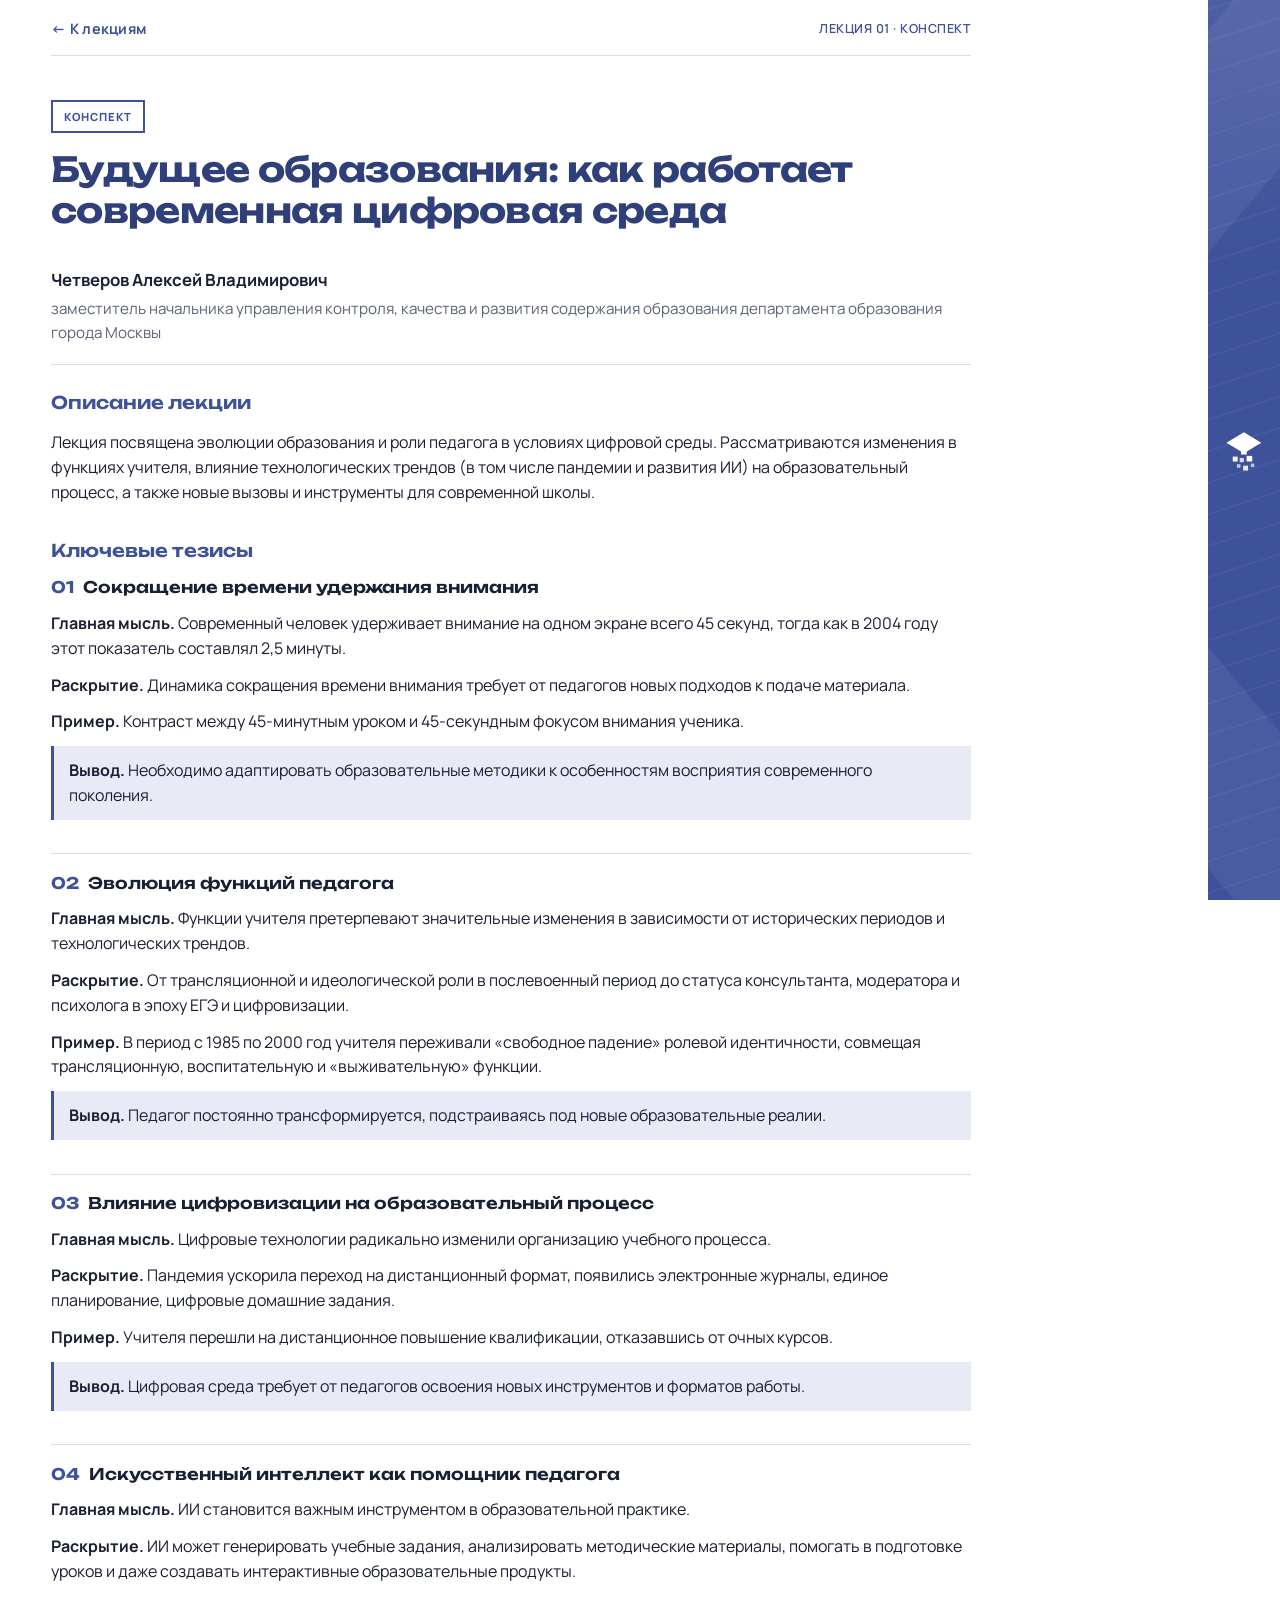
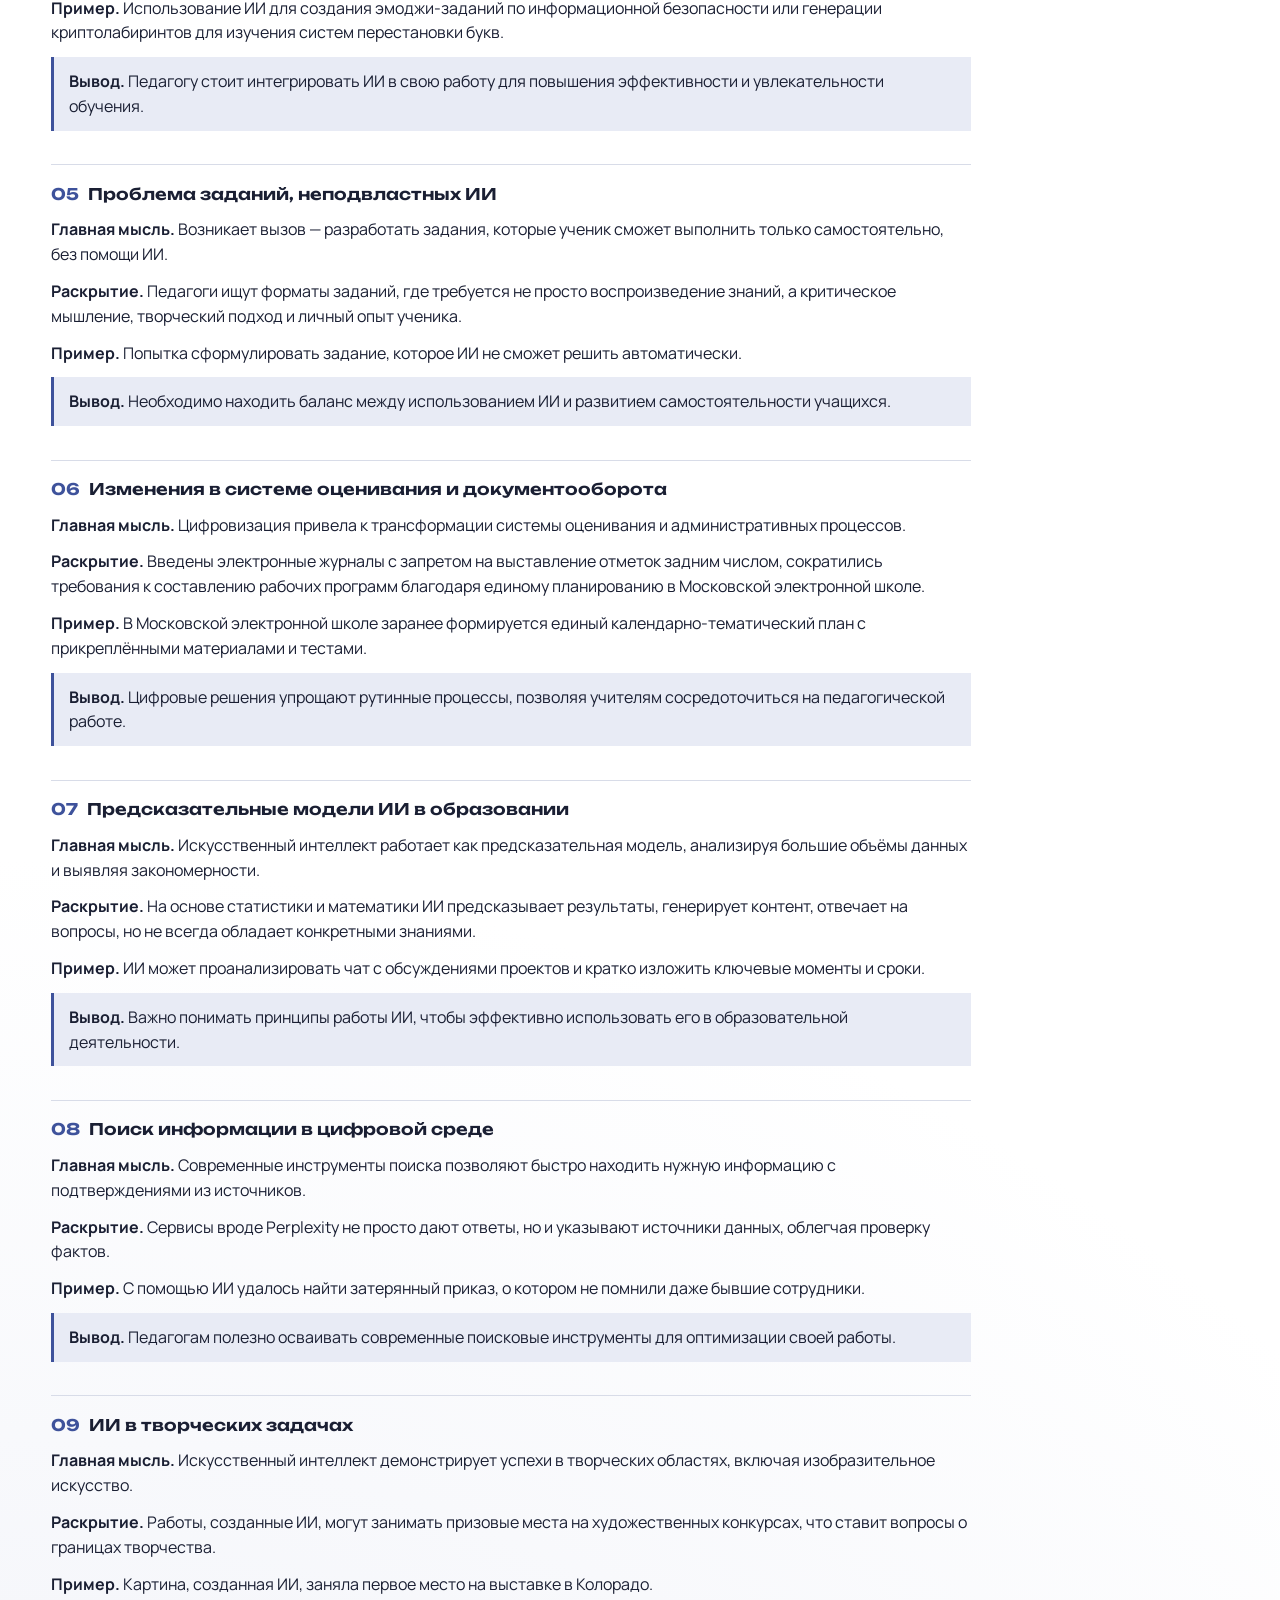
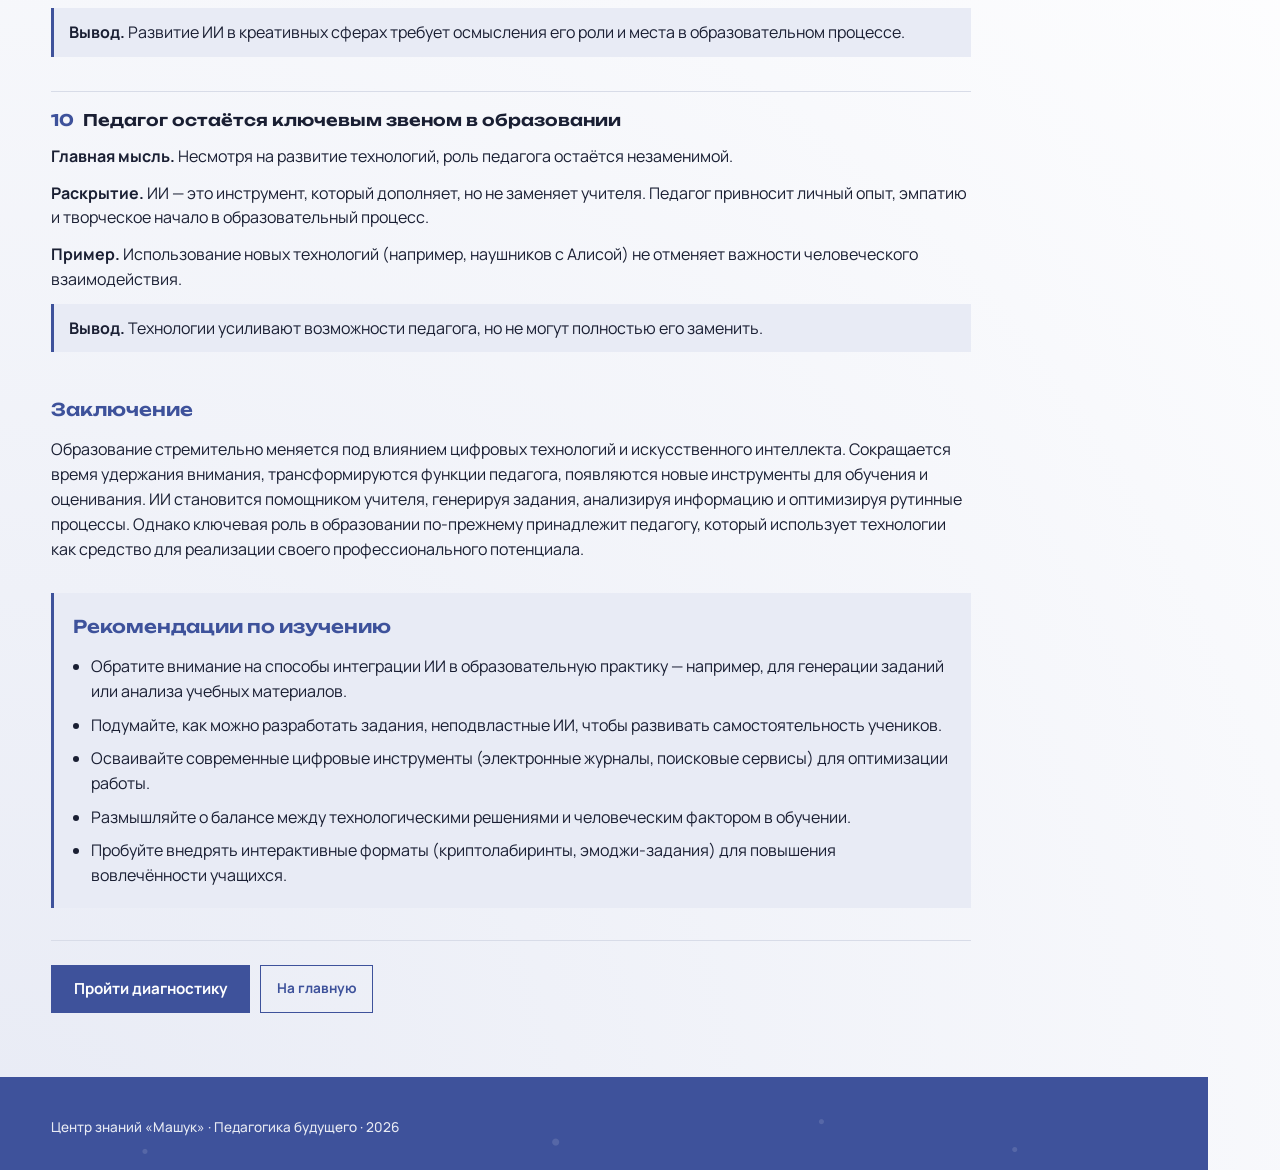
==== docs/lecture-1-notes.html @ 70533acf "fix: publish site from docs for GitVerse Pages Co-authored-by: Cursor <cursoragent@cursor.com>" ====
<!DOCTYPE html>
<html lang="ru">
<head>
  <meta charset="UTF-8" />
  <meta name="viewport" content="width=device-width, initial-scale=1" />
  <title>Конспект · Лекция 01 — Педагогика будущего</title>
  <link rel="preconnect" href="https://fonts.googleapis.com" />
  <link rel="preconnect" href="https://fonts.gstatic.com" crossorigin />
  <link href="https://fonts.googleapis.com/css2?family=Manrope:wght@400;500;600;700;800&family=Unbounded:wght@500;600;700&display=swap" rel="stylesheet" />
  <link rel="stylesheet" href="styles.css" />
</head>
<body>
  <div class="page">
    <aside class="rail" aria-hidden="true">
      <div class="rail__cap">
        <svg viewBox="0 0 120 140" fill="none" xmlns="http://www.w3.org/2000/svg">
          <path d="M10 48 L60 18 L110 48 L60 78 Z" fill="#fff"/>
          <rect x="52" y="72" width="16" height="10" fill="#fff"/>
          <rect x="28" y="88" width="14" height="14" fill="#fff" opacity=".95"/>
          <rect x="48" y="92" width="12" height="12" fill="#fff" opacity=".8"/>
          <rect x="68" y="86" width="16" height="16" fill="#fff"/>
          <rect x="40" y="110" width="10" height="10" fill="#fff" opacity=".7"/>
          <rect x="58" y="114" width="14" height="14" fill="#fff" opacity=".9"/>
          <rect x="80" y="108" width="10" height="10" fill="#fff" opacity=".65"/>
        </svg>
      </div>
    </aside>

    <div class="main">
      <header class="top">
        <div class="brand-row">
          <a class="back" href="index.html">← К лекциям</a>
          <span class="dates">Лекция 01 · Конспект</span>
        </div>
      </header>

      <article class="content">
        <div class="content__label">Конспект</div>
        <h1>Будущее образования: как работает современная цифровая среда</h1>

        <div class="speaker-block">
          <strong>Четверов Алексей Владимирович</strong>
          <span>заместитель начальника управления контроля, качества и развития содержания образования департамента образования города Москвы</span>
        </div>

        <section class="block">
          <h2>Описание лекции</h2>
          <p>Лекция посвящена эволюции образования и роли педагога в условиях цифровой среды. Рассматриваются изменения в функциях учителя, влияние технологических трендов (в том числе пандемии и развития ИИ) на образовательный процесс, а также новые вызовы и инструменты для современной школы.</p>
        </section>

        <section class="block">
          <h2>Ключевые тезисы</h2>

          <ol class="thesis-list">
            <li>
              <h3>Сокращение времени удержания внимания</h3>
              <p><strong>Главная мысль.</strong> Современный человек удерживает внимание на одном экране всего 45 секунд, тогда как в 2004 году этот показатель составлял 2,5 минуты.</p>
              <p><strong>Раскрытие.</strong> Динамика сокращения времени внимания требует от педагогов новых подходов к подаче материала.</p>
              <p><strong>Пример.</strong> Контраст между 45-минутным уроком и 45-секундным фокусом внимания ученика.</p>
              <p class="thesis-out"><strong>Вывод.</strong> Необходимо адаптировать образовательные методики к особенностям восприятия современного поколения.</p>
            </li>

            <li>
              <h3>Эволюция функций педагога</h3>
              <p><strong>Главная мысль.</strong> Функции учителя претерпевают значительные изменения в зависимости от исторических периодов и технологических трендов.</p>
              <p><strong>Раскрытие.</strong> От трансляционной и идеологической роли в послевоенный период до статуса консультанта, модератора и психолога в эпоху ЕГЭ и цифровизации.</p>
              <p><strong>Пример.</strong> В период с 1985 по 2000 год учителя переживали «свободное падение» ролевой идентичности, совмещая трансляционную, воспитательную и «выживательную» функции.</p>
              <p class="thesis-out"><strong>Вывод.</strong> Педагог постоянно трансформируется, подстраиваясь под новые образовательные реалии.</p>
            </li>

            <li>
              <h3>Влияние цифровизации на образовательный процесс</h3>
              <p><strong>Главная мысль.</strong> Цифровые технологии радикально изменили организацию учебного процесса.</p>
              <p><strong>Раскрытие.</strong> Пандемия ускорила переход на дистанционный формат, появились электронные журналы, единое планирование, цифровые домашние задания.</p>
              <p><strong>Пример.</strong> Учителя перешли на дистанционное повышение квалификации, отказавшись от очных курсов.</p>
              <p class="thesis-out"><strong>Вывод.</strong> Цифровая среда требует от педагогов освоения новых инструментов и форматов работы.</p>
            </li>

            <li>
              <h3>Искусственный интеллект как помощник педагога</h3>
              <p><strong>Главная мысль.</strong> ИИ становится важным инструментом в образовательной практике.</p>
              <p><strong>Раскрытие.</strong> ИИ может генерировать учебные задания, анализировать методические материалы, помогать в подготовке уроков и даже создавать интерактивные образовательные продукты.</p>
              <p><strong>Пример.</strong> Использование ИИ для создания эмоджи-заданий по информационной безопасности или генерации криптолабиринтов для изучения систем перестановки букв.</p>
              <p class="thesis-out"><strong>Вывод.</strong> Педагогу стоит интегрировать ИИ в свою работу для повышения эффективности и увлекательности обучения.</p>
            </li>

            <li>
              <h3>Проблема заданий, неподвластных ИИ</h3>
              <p><strong>Главная мысль.</strong> Возникает вызов — разработать задания, которые ученик сможет выполнить только самостоятельно, без помощи ИИ.</p>
              <p><strong>Раскрытие.</strong> Педагоги ищут форматы заданий, где требуется не просто воспроизведение знаний, а критическое мышление, творческий подход и личный опыт ученика.</p>
              <p><strong>Пример.</strong> Попытка сформулировать задание, которое ИИ не сможет решить автоматически.</p>
              <p class="thesis-out"><strong>Вывод.</strong> Необходимо находить баланс между использованием ИИ и развитием самостоятельности учащихся.</p>
            </li>

            <li>
              <h3>Изменения в системе оценивания и документооборота</h3>
              <p><strong>Главная мысль.</strong> Цифровизация привела к трансформации системы оценивания и административных процессов.</p>
              <p><strong>Раскрытие.</strong> Введены электронные журналы с запретом на выставление отметок задним числом, сократились требования к составлению рабочих программ благодаря единому планированию в Московской электронной школе.</p>
              <p><strong>Пример.</strong> В Московской электронной школе заранее формируется единый календарно-тематический план с прикреплёнными материалами и тестами.</p>
              <p class="thesis-out"><strong>Вывод.</strong> Цифровые решения упрощают рутинные процессы, позволяя учителям сосредоточиться на педагогической работе.</p>
            </li>

            <li>
              <h3>Предсказательные модели ИИ в образовании</h3>
              <p><strong>Главная мысль.</strong> Искусственный интеллект работает как предсказательная модель, анализируя большие объёмы данных и выявляя закономерности.</p>
              <p><strong>Раскрытие.</strong> На основе статистики и математики ИИ предсказывает результаты, генерирует контент, отвечает на вопросы, но не всегда обладает конкретными знаниями.</p>
              <p><strong>Пример.</strong> ИИ может проанализировать чат с обсуждениями проектов и кратко изложить ключевые моменты и сроки.</p>
              <p class="thesis-out"><strong>Вывод.</strong> Важно понимать принципы работы ИИ, чтобы эффективно использовать его в образовательной деятельности.</p>
            </li>

            <li>
              <h3>Поиск информации в цифровой среде</h3>
              <p><strong>Главная мысль.</strong> Современные инструменты поиска позволяют быстро находить нужную информацию с подтверждениями из источников.</p>
              <p><strong>Раскрытие.</strong> Сервисы вроде Perplexity не просто дают ответы, но и указывают источники данных, облегчая проверку фактов.</p>
              <p><strong>Пример.</strong> С помощью ИИ удалось найти затерянный приказ, о котором не помнили даже бывшие сотрудники.</p>
              <p class="thesis-out"><strong>Вывод.</strong> Педагогам полезно осваивать современные поисковые инструменты для оптимизации своей работы.</p>
            </li>

            <li>
              <h3>ИИ в творческих задачах</h3>
              <p><strong>Главная мысль.</strong> Искусственный интеллект демонстрирует успехи в творческих областях, включая изобразительное искусство.</p>
              <p><strong>Раскрытие.</strong> Работы, созданные ИИ, могут занимать призовые места на художественных конкурсах, что ставит вопросы о границах творчества.</p>
              <p><strong>Пример.</strong> Картина, созданная ИИ, заняла первое место на выставке в Колорадо.</p>
              <p class="thesis-out"><strong>Вывод.</strong> Развитие ИИ в креативных сферах требует осмысления его роли и места в образовательном процессе.</p>
            </li>

            <li>
              <h3>Педагог остаётся ключевым звеном в образовании</h3>
              <p><strong>Главная мысль.</strong> Несмотря на развитие технологий, роль педагога остаётся незаменимой.</p>
              <p><strong>Раскрытие.</strong> ИИ — это инструмент, который дополняет, но не заменяет учителя. Педагог привносит личный опыт, эмпатию и творческое начало в образовательный процесс.</p>
              <p><strong>Пример.</strong> Использование новых технологий (например, наушников с Алисой) не отменяет важности человеческого взаимодействия.</p>
              <p class="thesis-out"><strong>Вывод.</strong> Технологии усиливают возможности педагога, но не могут полностью его заменить.</p>
            </li>
          </ol>
        </section>

        <section class="block">
          <h2>Заключение</h2>
          <p>Образование стремительно меняется под влиянием цифровых технологий и искусственного интеллекта. Сокращается время удержания внимания, трансформируются функции педагога, появляются новые инструменты для обучения и оценивания. ИИ становится помощником учителя, генерируя задания, анализируя информацию и оптимизируя рутинные процессы. Однако ключевая роль в образовании по-прежнему принадлежит педагогу, который использует технологии как средство для реализации своего профессионального потенциала.</p>
        </section>

        <section class="block block--accent">
          <h2>Рекомендации по изучению</h2>
          <ul>
            <li>Обратите внимание на способы интеграции ИИ в образовательную практику — например, для генерации заданий или анализа учебных материалов.</li>
            <li>Подумайте, как можно разработать задания, неподвластные ИИ, чтобы развивать самостоятельность учеников.</li>
            <li>Осваивайте современные цифровые инструменты (электронные журналы, поисковые сервисы) для оптимизации работы.</li>
            <li>Размышляйте о балансе между технологическими решениями и человеческим фактором в обучении.</li>
            <li>Пробуйте внедрять интерактивные форматы (криптолабиринты, эмоджи-задания) для повышения вовлечённости учащихся.</li>
          </ul>
        </section>

        <div class="content__cta">
          <a class="btn btn--primary" href="lecture-1-diagnosis.html">Пройти диагностику</a>
          <a class="action" href="index.html">На главную</a>
        </div>
      </article>

      <footer class="footer">
        <div class="footer__pattern" aria-hidden="true"></div>
        <p>Центр знаний «Машук» · Педагогика будущего · 2026</p>
      </footer>
    </div>
  </div>
</body>
</html>
---- docs/styles.css ----
:root {
  --blue: #3e529b;
  --blue-deep: #2f3f7a;
  --blue-soft: #6575b0;
  --blue-mist: #e8ebf5;
  --ink: #1a1f33;
  --muted: #5c6478;
  --line: #d8dce8;
  --white: #ffffff;
  --rail: 72px;
  --pad: clamp(1.25rem, 4vw, 3.5rem);
  --max: 920px;
}

*,
*::before,
*::after {
  box-sizing: border-box;
}

html {
  scroll-behavior: smooth;
}

body {
  margin: 0;
  font-family: "Manrope", system-ui, sans-serif;
  color: var(--ink);
  background:
    radial-gradient(circle at 0% 100%, var(--blue-mist) 0%, transparent 42%),
    var(--white);
  line-height: 1.55;
  -webkit-font-smoothing: antialiased;
}

a {
  color: inherit;
  text-decoration: none;
}

.page {
  display: grid;
  grid-template-columns: 1fr var(--rail);
  min-height: 100vh;
}

.main {
  order: 1;
  min-width: 0;
}

.rail {
  order: 2;
  position: sticky;
  top: 0;
  height: 100vh;
  background:
    linear-gradient(180deg, rgba(255, 255, 255, 0.08), transparent 30%),
    repeating-linear-gradient(
      -18deg,
      transparent 0 28px,
      rgba(255, 255, 255, 0.04) 28px 30px
    ),
    var(--blue);
  display: grid;
  place-items: center;
  overflow: hidden;
}

.rail::before,
.rail::after {
  content: "";
  position: absolute;
  width: 140%;
  height: 38%;
  left: -20%;
  background: rgba(255, 255, 255, 0.06);
  clip-path: polygon(0 35%, 100% 0, 100% 65%, 0 100%);
}

.rail::before {
  top: -8%;
}

.rail::after {
  bottom: -8%;
  transform: scaleY(-1);
}

.rail__cap {
  position: relative;
  z-index: 1;
  width: 58%;
  animation: float-cap 5.5s ease-in-out infinite;
}

.rail__cap svg {
  width: 100%;
  height: auto;
  display: block;
}

@keyframes float-cap {
  0%,
  100% {
    transform: translateY(0);
  }
  50% {
    transform: translateY(-8px);
  }
}

.top {
  padding: 1.1rem var(--pad) 0;
  max-width: calc(var(--max) + var(--pad) * 2);
}

.brand-row {
  display: flex;
  flex-wrap: wrap;
  align-items: center;
  justify-content: space-between;
  gap: 0.75rem 1.5rem;
  padding-bottom: 0.95rem;
  border-bottom: 1px solid var(--line);
  font-size: 0.78rem;
  letter-spacing: 0.04em;
  text-transform: uppercase;
  color: var(--muted);
}

.partners {
  display: flex;
  flex-wrap: wrap;
  align-items: center;
  gap: 0.55rem;
}

.partners strong {
  color: var(--blue);
  font-weight: 800;
}

.dot {
  width: 4px;
  height: 4px;
  border-radius: 50%;
  background: var(--blue-soft);
  display: inline-block;
}

.dates {
  font-weight: 600;
  color: var(--blue);
}

.hero {
  position: relative;
  padding: clamp(2.5rem, 7vw, 5rem) var(--pad) clamp(2.5rem, 6vw, 4.5rem);
  max-width: calc(var(--max) + var(--pad) * 2);
  min-height: calc(100vh - 4.5rem);
  display: flex;
  flex-direction: column;
  justify-content: center;
  overflow: hidden;
}

.hero::before {
  content: "";
  position: absolute;
  inset: auto auto -20% -8%;
  width: min(420px, 70vw);
  height: min(420px, 70vw);
  border: 48px solid var(--blue-mist);
  border-radius: 50%;
  opacity: 0.55;
  pointer-events: none;
  animation: pulse-ring 8s ease-in-out infinite;
}

@keyframes pulse-ring {
  0%,
  100% {
    transform: scale(1);
    opacity: 0.45;
  }
  50% {
    transform: scale(1.06);
    opacity: 0.7;
  }
}

.hero__label {
  display: inline-block;
  background: var(--white);
  color: var(--blue);
  border: 2px solid var(--blue);
  padding: 0.45rem 0.85rem;
  font-size: 0.72rem;
  font-weight: 800;
  letter-spacing: 0.08em;
  text-transform: uppercase;
  margin-bottom: 1.35rem;
  position: relative;
}

.hero__mark {
  width: 64px;
  margin-bottom: 1rem;
  position: relative;
}

.hero__mark svg {
  width: 100%;
  height: auto;
  display: block;
}

.hero__title {
  margin: 0;
  font-family: "Unbounded", "Manrope", sans-serif;
  font-weight: 700;
  font-size: clamp(2.15rem, 6.5vw, 3.75rem);
  line-height: 1.05;
  letter-spacing: -0.03em;
  color: var(--blue-deep);
  max-width: 11ch;
  position: relative;
}

.hero__lead {
  margin: 1.1rem 0 0;
  max-width: 34ch;
  font-size: clamp(1.05rem, 2.4vw, 1.28rem);
  font-weight: 500;
  color: var(--ink);
  position: relative;
}

.hero__place {
  margin: 0.85rem 0 1.75rem;
  color: var(--muted);
  font-size: 0.95rem;
  position: relative;
}

.btn {
  display: inline-flex;
  align-items: center;
  justify-content: center;
  min-height: 48px;
  padding: 0.75rem 1.4rem;
  font-family: inherit;
  font-weight: 700;
  font-size: 0.95rem;
  border: 0;
  cursor: pointer;
  transition: background 0.2s ease, transform 0.2s ease;
  position: relative;
  width: fit-content;
}

.btn--primary {
  background: var(--blue);
  color: var(--white);
}

.btn--primary:hover {
  background: var(--blue-deep);
  transform: translateY(-1px);
}

.about {
  padding: 0 var(--pad) clamp(2.5rem, 5vw, 3.5rem);
  max-width: calc(var(--max) + var(--pad) * 2);
}

.about h2,
.section-head h2 {
  margin: 0 0 0.75rem;
  font-family: "Unbounded", "Manrope", sans-serif;
  font-size: clamp(1.2rem, 2.5vw, 1.45rem);
  font-weight: 600;
  color: var(--blue);
}

.about p,
.section-head p {
  margin: 0;
  max-width: 58ch;
  color: var(--muted);
}

.about__meta {
  list-style: none;
  margin: 1.5rem 0 0;
  padding: 0;
  display: grid;
  gap: 0.85rem;
}

.about__meta li {
  display: grid;
  gap: 0.2rem;
  padding-left: 0.95rem;
  border-left: 3px solid var(--blue);
}

.about__meta span {
  font-size: 0.72rem;
  font-weight: 800;
  letter-spacing: 0.08em;
  text-transform: uppercase;
  color: var(--blue);
}

.lectures {
  padding: 0 var(--pad) clamp(3rem, 7vw, 5rem);
  max-width: calc(var(--max) + var(--pad) * 2);
  display: grid;
  gap: 1.15rem;
}

.section-head {
  margin-bottom: 0.5rem;
}

.lecture {
  display: grid;
  grid-template-columns: auto 1fr;
  gap: 1rem 1.25rem;
  padding: 1.35rem 0 1.5rem;
  border-top: 1px solid var(--line);
  transition: background 0.25s ease;
}

.lecture:last-of-type {
  border-bottom: 1px solid var(--line);
}

.lecture:hover {
  background: linear-gradient(90deg, var(--blue-mist), transparent 70%);
}

.lecture__num {
  font-family: "Unbounded", sans-serif;
  font-size: 1.35rem;
  font-weight: 700;
  color: var(--blue);
  line-height: 1;
  padding-top: 0.2rem;
}

.lecture__meta {
  display: flex;
  flex-wrap: wrap;
  align-items: center;
  gap: 0.55rem 0.85rem;
  margin-bottom: 0.55rem;
}

.lecture__meta time {
  font-size: 0.8rem;
  font-weight: 600;
  color: var(--muted);
}

.tag {
  font-size: 0.68rem;
  font-weight: 800;
  letter-spacing: 0.06em;
  text-transform: uppercase;
  padding: 0.28rem 0.55rem;
  background: var(--blue-mist);
  color: var(--blue);
}

.lecture h3 {
  margin: 0;
  font-family: "Unbounded", "Manrope", sans-serif;
  font-size: clamp(1.05rem, 2.2vw, 1.28rem);
  font-weight: 600;
  line-height: 1.3;
  letter-spacing: -0.01em;
}

.speaker {
  margin: 0.75rem 0 1.15rem;
  display: grid;
  gap: 0.2rem;
}

.speaker strong {
  font-weight: 700;
}

.speaker span {
  color: var(--muted);
  font-size: 0.92rem;
}

.lecture__actions {
  display: flex;
  flex-wrap: wrap;
  gap: 0.55rem;
}

.action {
  display: inline-flex;
  align-items: center;
  justify-content: center;
  min-height: 42px;
  padding: 0.55rem 0.95rem;
  border: 1.5px solid var(--blue);
  color: var(--blue);
  font-size: 0.85rem;
  font-weight: 700;
  transition: background 0.2s ease, color 0.2s ease;
}

.action--accent {
  background: var(--blue);
  color: var(--white);
}

.action[aria-disabled="true"] {
  opacity: 0.45;
  cursor: not-allowed;
  pointer-events: none;
}

.action:not([aria-disabled="true"]):hover {
  background: var(--blue);
  color: var(--white);
}

.back {
  font-weight: 700;
  color: var(--blue);
  letter-spacing: 0.02em;
  text-transform: none;
  font-size: 0.9rem;
}

.content {
  padding: clamp(1.5rem, 4vw, 2.75rem) var(--pad) clamp(2.5rem, 6vw, 4rem);
  max-width: calc(var(--max) + var(--pad) * 2);
}

.content__label {
  display: inline-block;
  border: 2px solid var(--blue);
  color: var(--blue);
  padding: 0.35rem 0.7rem;
  font-size: 0.7rem;
  font-weight: 800;
  letter-spacing: 0.08em;
  text-transform: uppercase;
  margin-bottom: 1rem;
}

.content h1 {
  margin: 0 0 1.25rem;
  font-family: "Unbounded", "Manrope", sans-serif;
  font-size: clamp(1.45rem, 3.8vw, 2.15rem);
  font-weight: 700;
  line-height: 1.2;
  color: var(--blue-deep);
  letter-spacing: -0.02em;
}

.content .lead {
  margin: 0 0 1.75rem;
  color: var(--muted);
  max-width: 58ch;
}

.speaker-block {
  display: grid;
  gap: 0.25rem;
  padding: 1rem 0 1.25rem;
  margin-bottom: 1.5rem;
  border-bottom: 1px solid var(--line);
}

.speaker-block strong {
  font-size: 1.05rem;
}

.speaker-block span {
  color: var(--muted);
  font-size: 0.95rem;
}

.block {
  margin-bottom: 2rem;
}

.block h2 {
  margin: 0 0 0.85rem;
  font-family: "Unbounded", "Manrope", sans-serif;
  font-size: 1.1rem;
  font-weight: 600;
  color: var(--blue);
}

.block p {
  margin: 0 0 0.75rem;
}

.block--accent {
  padding: 1.25rem 1.15rem;
  background: var(--blue-mist);
  border-left: 3px solid var(--blue);
}

.block--accent ul {
  margin: 0;
  padding-left: 1.15rem;
}

.block--accent li {
  margin-bottom: 0.55rem;
}

.block--accent li:last-child {
  margin-bottom: 0;
}

.thesis-list {
  list-style: none;
  margin: 0;
  padding: 0;
  counter-reset: thesis;
  display: grid;
  gap: 1.35rem;
}

.thesis-list > li {
  counter-increment: thesis;
  padding: 1.15rem 0 0;
  border-top: 1px solid var(--line);
}

.thesis-list > li:first-child {
  border-top: 0;
  padding-top: 0;
}

.thesis-list h3 {
  margin: 0 0 0.75rem;
  font-family: "Unbounded", "Manrope", sans-serif;
  font-size: 1rem;
  font-weight: 600;
  line-height: 1.35;
  color: var(--ink);
}

.thesis-list h3::before {
  content: counter(thesis, decimal-leading-zero);
  display: inline-block;
  margin-right: 0.55rem;
  color: var(--blue);
  font-weight: 700;
}

.thesis-out {
  padding: 0.75rem 0.9rem;
  background: var(--blue-mist);
  border-left: 3px solid var(--blue);
}

.content__cta {
  display: flex;
  flex-wrap: wrap;
  gap: 0.65rem;
  margin-top: 2rem;
  padding-top: 1.5rem;
  border-top: 1px solid var(--line);
}

.diag-grid {
  display: grid;
  grid-template-columns: 1fr minmax(260px, 340px);
  gap: 1.5rem 1.75rem;
  align-items: start;
  margin-bottom: 1.75rem;
}

.diag-sliders {
  display: grid;
  gap: 0.85rem;
}

.slider-card {
  display: block;
  padding: 0.95rem 1rem 0.85rem;
  border: 1px solid var(--line);
  background: var(--white);
  cursor: pointer;
}

.slider-card__top {
  display: flex;
  align-items: baseline;
  gap: 0.55rem;
  margin-bottom: 0.35rem;
}

.slider-card__num {
  font-family: "Unbounded", sans-serif;
  font-size: 0.8rem;
  font-weight: 700;
  color: var(--blue);
}

.slider-card__title {
  flex: 1;
  font-weight: 700;
  font-size: 0.95rem;
}

.slider-card__val {
  font-family: "Unbounded", sans-serif;
  font-weight: 700;
  color: var(--blue);
  font-size: 1.05rem;
  min-width: 1.5ch;
  text-align: right;
}

.slider-card__q {
  margin: 0 0 0.75rem;
  color: var(--muted);
  font-size: 0.88rem;
}

.slider-card input[type="range"] {
  width: 100%;
  accent-color: var(--blue);
  height: 1.4rem;
  cursor: pointer;
}

.slider-card__scale {
  display: flex;
  justify-content: space-between;
  font-size: 0.72rem;
  color: var(--muted);
  margin-top: 0.15rem;
}

.diag-viz {
  position: sticky;
  top: 1rem;
  padding: 1rem;
  border: 1px solid var(--line);
  background: linear-gradient(180deg, var(--blue-mist), var(--white) 55%);
}

.radar-wrap {
  width: 100%;
  max-width: 360px;
  margin: 0 auto;
}

.radar-wrap svg {
  width: 100%;
  height: auto;
  display: block;
}

.radar-label {
  fill: var(--muted);
  font-size: 9.5px;
  font-family: "Manrope", system-ui, sans-serif;
  font-weight: 600;
}

.radar-hint {
  margin: 0.5rem 0 0;
  text-align: center;
  color: var(--muted);
  font-size: 0.9rem;
}

.result {
  padding: 1.35rem 1.2rem;
  background: var(--blue);
  color: var(--white);
}

.result__type {
  font-family: "Unbounded", "Manrope", sans-serif;
  font-size: clamp(1.15rem, 2.5vw, 1.4rem);
  font-weight: 600;
  margin-bottom: 0.65rem;
}

.result__text {
  margin: 0;
  color: rgba(255, 255, 255, 0.92);
  max-width: 62ch;
  line-height: 1.6;
}

@media (max-width: 900px) {
  .diag-grid {
    grid-template-columns: 1fr;
  }

  .diag-viz {
    position: relative;
    top: 0;
    order: -1;
  }
}

.footer {
  position: relative;
  margin-top: auto;
  padding: 2.5rem var(--pad) 2rem;
  background: var(--blue);
  color: rgba(255, 255, 255, 0.88);
  overflow: hidden;
}

.footer__pattern {
  position: absolute;
  inset: 0;
  opacity: 0.12;
  background-image:
    radial-gradient(circle at 12% 80%, #fff 0 2px, transparent 3px),
    radial-gradient(circle at 28% 55%, #fff 0 2px, transparent 3px),
    radial-gradient(circle at 46% 70%, #fff 0 3px, transparent 4px),
    radial-gradient(circle at 68% 48%, #fff 0 2px, transparent 3px),
    radial-gradient(circle at 84% 78%, #fff 0 2px, transparent 3px);
  pointer-events: none;
}

.footer p {
  position: relative;
  margin: 0;
  font-size: 0.85rem;
  font-weight: 500;
}

@media (max-width: 820px) {
  :root {
    --rail: 0px;
  }

  .page {
    grid-template-columns: 1fr;
  }

  .hero {
    min-height: calc(100svh - 7.5rem);
    padding-top: 2rem;
    padding-bottom: 2.5rem;
  }

  .rail {
    order: 0;
    position: relative;
    height: 88px;
    width: 100%;
  }

  .rail::before,
  .rail::after {
    width: 55%;
    height: 160%;
    top: -30%;
    clip-path: polygon(15% 0, 100% 0, 85% 100%, 0 100%);
  }

  .rail::before {
    left: -8%;
  }

  .rail::after {
    left: auto;
    right: -8%;
    bottom: auto;
    top: -30%;
    transform: none;
  }

  .rail__cap {
    width: 52px;
  }

  .hero__title {
    max-width: none;
  }

  .lecture {
    grid-template-columns: 1fr;
    gap: 0.45rem;
  }

  .lecture__num {
    font-size: 0.95rem;
  }

  .lecture__actions {
    display: grid;
    grid-template-columns: 1fr;
  }

  .action {
    width: 100%;
  }
}

@media (prefers-reduced-motion: reduce) {
  *,
  *::before,
  *::after {
    animation: none !important;
    transition: none !important;
  }
}
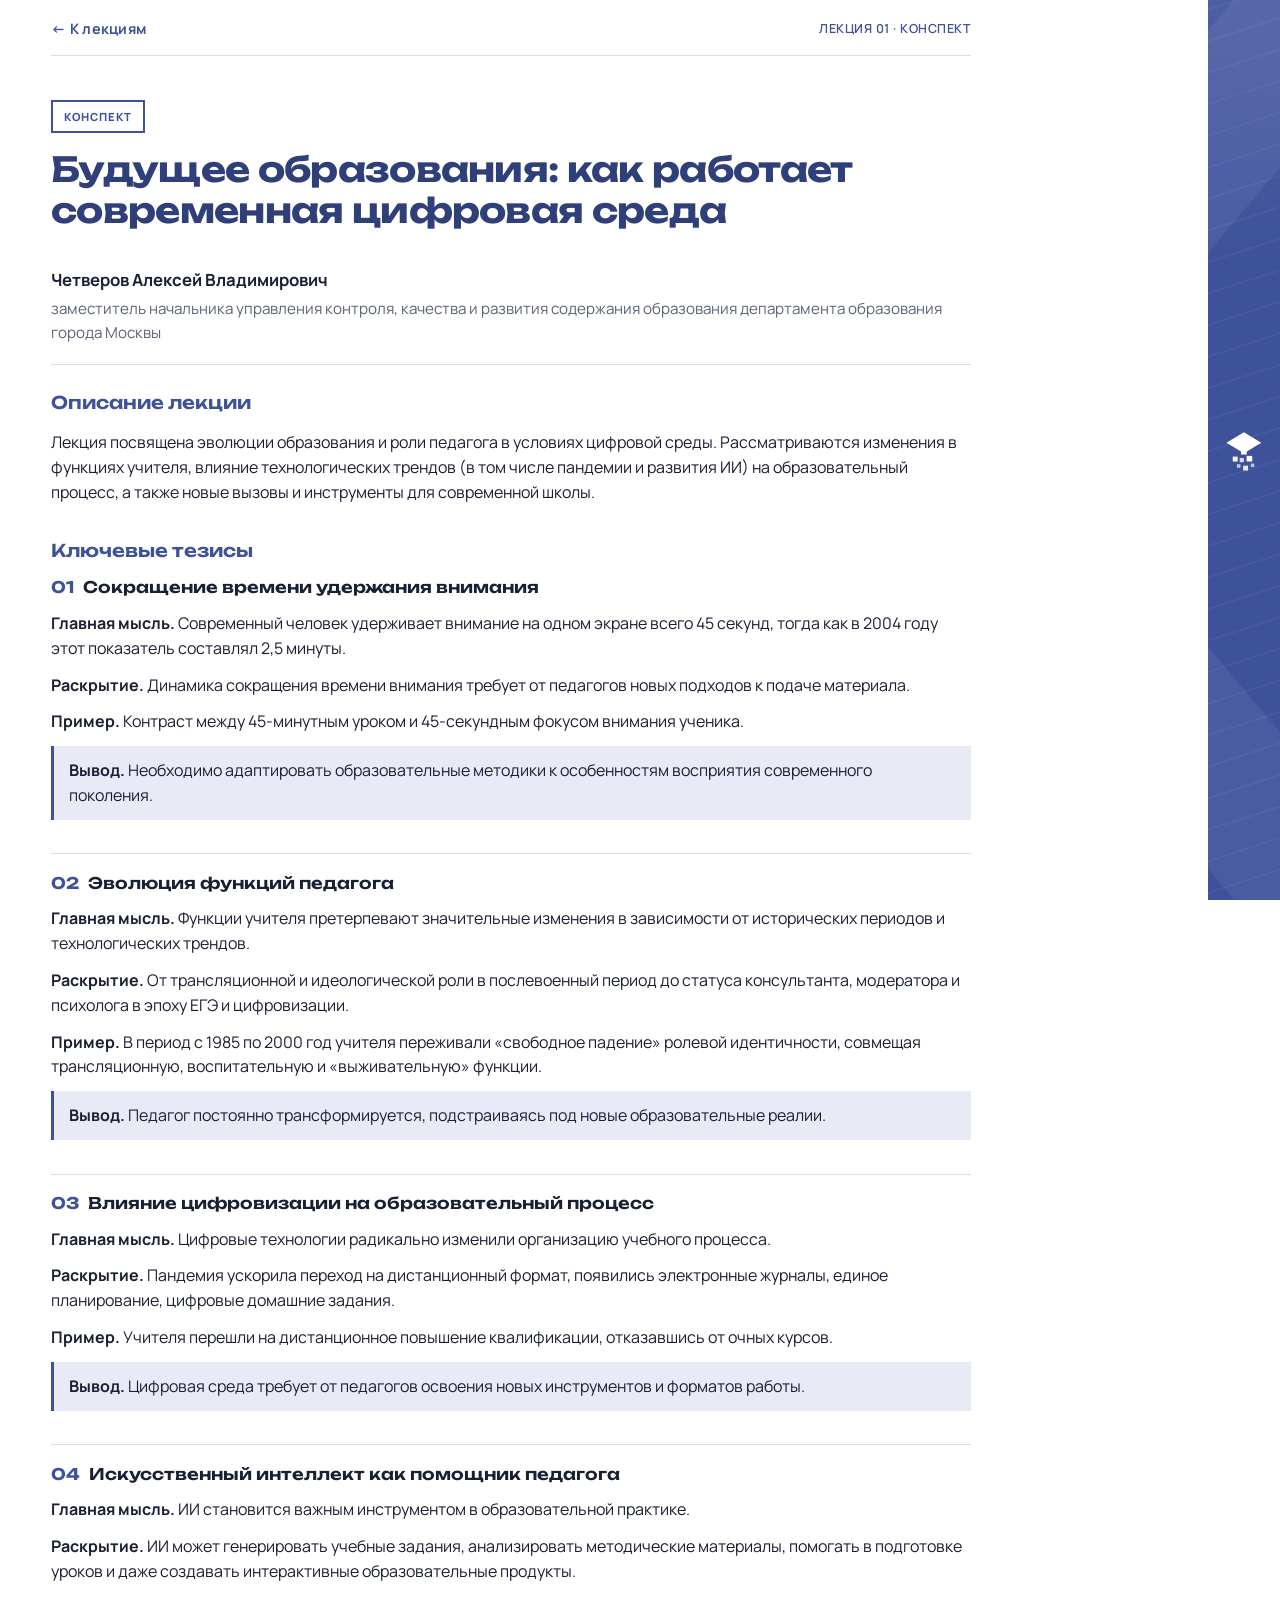
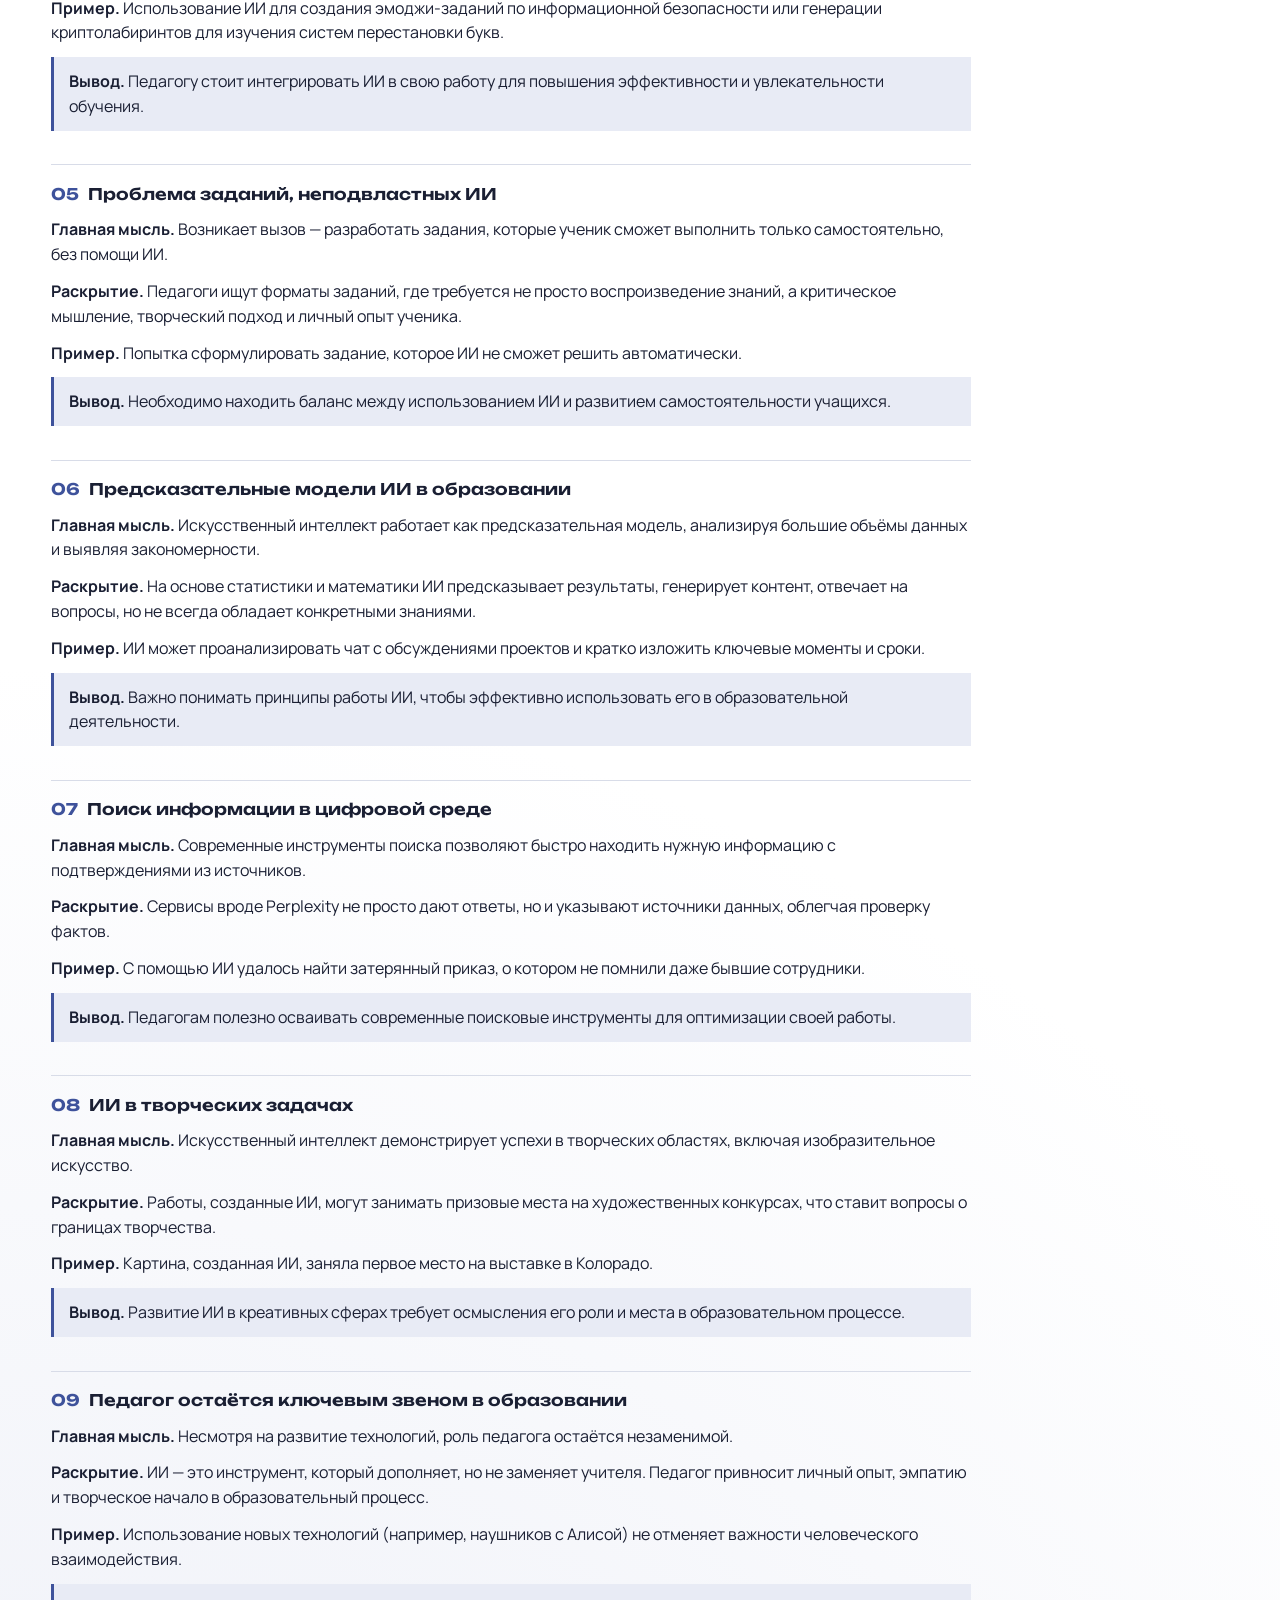
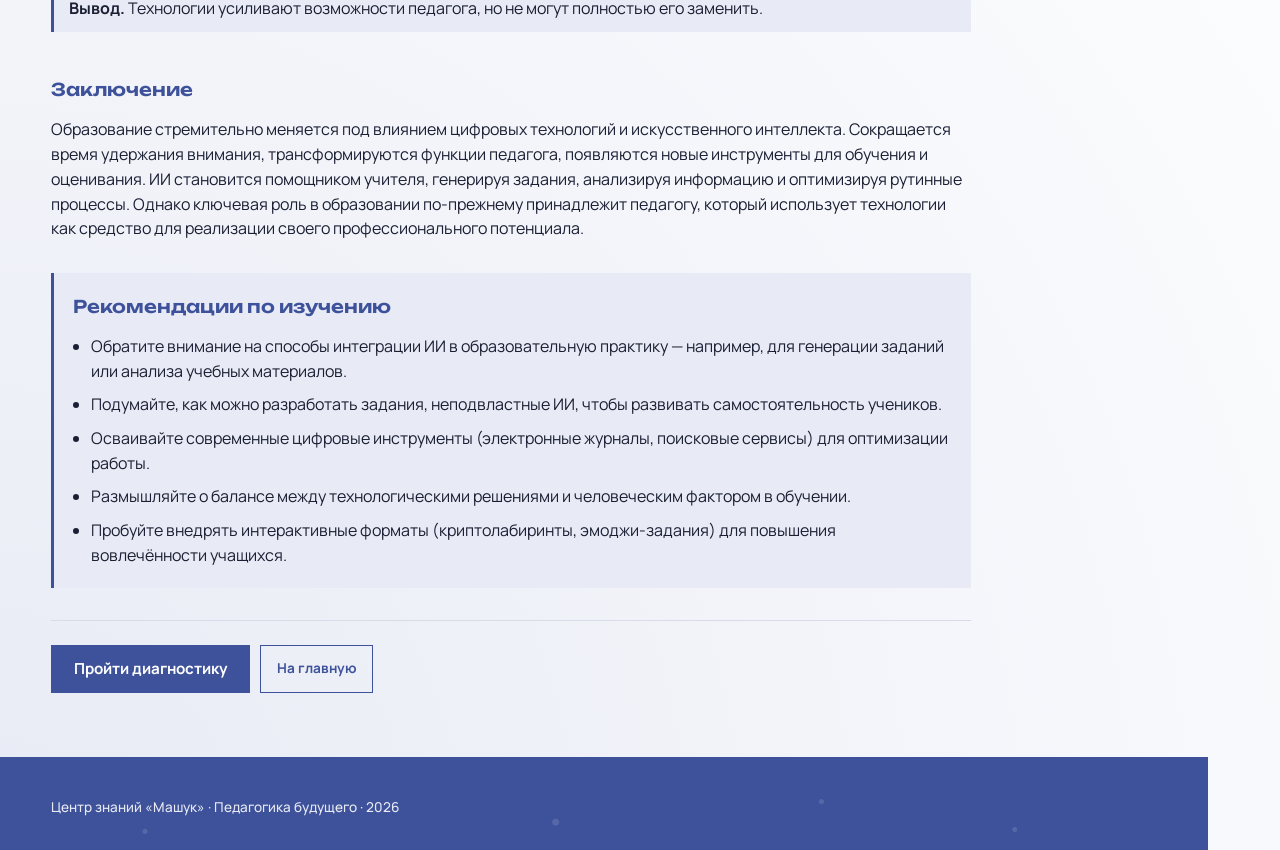
==== commit bd5ec8e6: "remove grading and paperwork thesis from lecture 1 notes Co-authored-by: Cursor <cursoragent@cursor." ====
--- a/docs/lecture-1-notes.html
+++ b/docs/lecture-1-notes.html
@@ -93,14 +93,6 @@
             </li>
 
             <li>
-              <h3>Изменения в системе оценивания и документооборота</h3>
-              <p><strong>Главная мысль.</strong> Цифровизация привела к трансформации системы оценивания и административных процессов.</p>
-              <p><strong>Раскрытие.</strong> Введены электронные журналы с запретом на выставление отметок задним числом, сократились требования к составлению рабочих программ благодаря единому планированию в Московской электронной школе.</p>
-              <p><strong>Пример.</strong> В Московской электронной школе заранее формируется единый календарно-тематический план с прикреплёнными материалами и тестами.</p>
-              <p class="thesis-out"><strong>Вывод.</strong> Цифровые решения упрощают рутинные процессы, позволяя учителям сосредоточиться на педагогической работе.</p>
-            </li>
-
-            <li>
               <h3>Предсказательные модели ИИ в образовании</h3>
               <p><strong>Главная мысль.</strong> Искусственный интеллект работает как предсказательная модель, анализируя большие объёмы данных и выявляя закономерности.</p>
               <p><strong>Раскрытие.</strong> На основе статистики и математики ИИ предсказывает результаты, генерирует контент, отвечает на вопросы, но не всегда обладает конкретными знаниями.</p>
